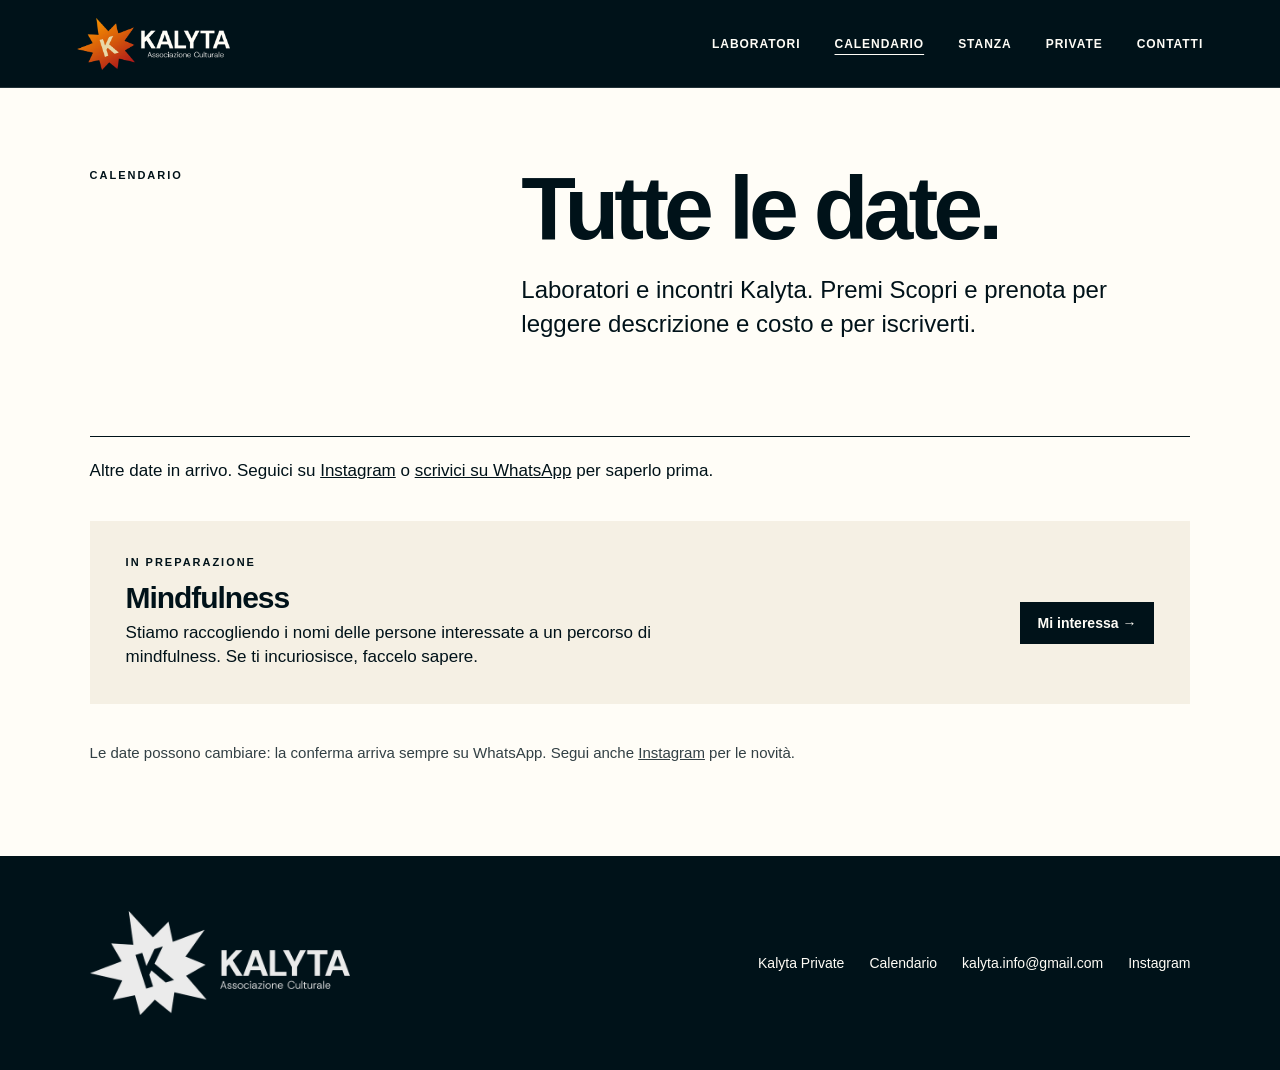
==== calendario/index.html @ a6e1b801 "Home con le prossime 4 date, nuova pagina Calendario - Home: elenco compatto delle prossime 4 date (" ====
<!doctype html>
<html lang="it">
<head>
<meta charset="utf-8"><meta name="viewport" content="width=device-width,initial-scale=1">
<title>Calendario — Kalyta</title>
<meta name="description" content="Le prossime date di laboratori e incontri Kalyta a Isola di Capo Rizzuto: scopri descrizione, costo e prenota.">
<meta property="og:type" content="website">
<meta property="og:site_name" content="Kalyta">
<meta property="og:title" content="Calendario — Kalyta">
<meta property="og:description" content="Laboratori creativi, incontri e STANZA a Isola di Capo Rizzuto.">
<meta property="og:image" content="https://kalyta.it/assets/stanza-vissuta.jpg">
<meta property="og:url" content="https://kalyta.it/calendario/">
<link rel="icon" type="image/png" href="../assets-private/favicon.png">
<link rel="apple-touch-icon" href="../assets-private/apple-touch-icon.png">
<link rel="stylesheet" href="../style.css?v=dev">
</head>
<body id="top">
<header class="site-header">
  <a href="../" class="logo" aria-label="Kalyta — inizio pagina"><img src="../assets-private/logo-header.png" alt="Kalyta Associazione Culturale" width="480" height="163"></a>
  <nav aria-label="Menu principale">
    <a href="../#laboratori">Laboratori</a>
    <a href="./" aria-current="page">Calendario</a>
    <a href="../#stanza">STANZA</a>
    <a href="../private/">Private</a>
    <a href="../#contatti">Contatti</a>
  </nav>
</header>

<main>
<aside class="next-event" id="prossimo" hidden aria-label="Prossimo appuntamento"></aside>
<section id="calendario" class="section calendar">
  <div class="section-intro">
    <p class="section-label">CALENDARIO</p>
    <div>
      <h1 class="cal-page-title">Tutte le date.</h1>
      <p>Laboratori e incontri Kalyta. Premi Scopri e prenota per leggere descrizione e costo e per iscriverti.</p>
    </div>
  </div>
  <div class="cal-filters" role="group" aria-label="Filtra per mese"></div>
  <div class="cal-months" aria-live="polite"></div>
  <div class="cal-interest">
    <p class="section-label">IN PREPARAZIONE</p>
    <h3>Mindfulness</h3>
    <p>Stiamo raccogliendo i nomi delle persone interessate a un percorso di mindfulness. Se ti incuriosisce, faccelo sapere.</p>
    <a class="cal-book" href="https://wa.me/393501795131?text=Ciao%20Kalyta%2C%20mi%20interessa%20il%20percorso%20di%20mindfulness." target="_blank" rel="noopener">Mi interessa →</a>
  </div>
  <p class="cal-note">Le date possono cambiare: la conferma arriva sempre su WhatsApp. Segui anche <a href="https://www.instagram.com/kalyta.official_/">Instagram</a> per le novità.</p>
</section>
</main>

<footer>
  <img src="../assets-private/logo-footer.png" alt="Kalyta Associazione Culturale" width="600" height="240" loading="lazy" decoding="async">
  <div><a href="../private/">Kalyta Private</a><a href="./">Calendario</a><a href="mailto:kalyta.info@gmail.com">kalyta.info@gmail.com</a><a href="https://www.instagram.com/kalyta.official_/">Instagram</a></div>
</footer>
<script src="../main.js?v=dev"></script>
<script src="../calendario.js?v=dev"></script>
</body>
</html>
---- style.css ----
:root{--ink:#001219;--cream:#f5f0e4;--sand:#e9d8a6;--aqua:#94d2bd;--teal:#005f73;--white:#fffdf7}*{box-sizing:border-box}html{scroll-behavior:smooth}body{margin:0;font-family:Arial,Helvetica,sans-serif;color:var(--ink);background:var(--cream)}a{color:inherit}.site-header{height:88px;background:var(--ink);display:flex;align-items:center;justify-content:space-between;padding:0 max(6vw,28px);position:relative;z-index:10;border-bottom:1px solid #ffffff22}.logo img{display:block;width:245px;max-height:52px;object-fit:contain;object-position:left center}.site-header nav{display:flex;gap:34px}.site-header nav a{text-decoration:none;color:var(--white);font-size:12px;font-weight:700;letter-spacing:.08em;text-transform:uppercase}.hero{min-height:690px;background:var(--ink);color:var(--white);padding:90px max(7vw,40px) 42px;position:relative;overflow:hidden}.hero-mark{position:absolute;width:min(42vw,580px);right:-3vw;top:50%;transform:translateY(-50%);opacity:.055}.eyebrow,.section-label{font-size:11px;letter-spacing:.18em;font-weight:700}.hero h1{font-size:clamp(68px,9vw,138px);line-height:.86;letter-spacing:-.065em;margin:34px 0 100px;max-width:1050px}.hero-foot{border-top:1px solid #ffffff44;padding-top:28px;display:flex;justify-content:space-between;gap:30px;align-items:flex-end}.hero-foot p{font-size:23px;line-height:1.42;margin:0;max-width:700px}.hero-foot a{text-decoration:none}.section{padding:80px max(7vw,40px)}.section-intro{display:grid;grid-template-columns:1fr 1.8fr;gap:60px;margin-bottom:70px}.section-intro h2,.encounters>h2,.ways>h2{font-size:clamp(58px,7vw,104px);line-height:.9;letter-spacing:-.055em;margin:0}.section-intro p{font-size:24px;line-height:1.45;max-width:760px}.lab-grid{display:grid;grid-template-columns:1.25fr .9fr;grid-auto-rows:430px}.photo{margin:0;overflow:hidden}.photo img,.stanza-grid img,.origin img,.enc-grid img{width:100%;height:100%;object-fit:cover;display:block}.tile{padding:54px;display:flex;flex-direction:column;justify-content:flex-end}.tile span,.ways article span{font-size:11px;letter-spacing:.15em}.tile h3{font-size:50px;line-height:.98;letter-spacing:-.045em;margin:20px 0}.tile p{font-size:18px;line-height:1.5;max-width:520px}.dark{background:var(--ink);color:var(--white)}.aqua{background:var(--aqua)}.sand{background:var(--sand)}.promo{margin-top:70px;border-top:1px solid var(--ink);border-bottom:1px solid var(--ink);padding:42px 0;display:grid;grid-template-columns:1fr 1.6fr;gap:70px}.promo h3{font-size:46px;line-height:1;margin:18px 0}.promo-rules{display:grid;grid-template-columns:repeat(3,1fr);gap:26px}.promo-rules p{margin:0;font-size:17px;line-height:1.45}.promo-rules small{grid-column:1/-1}.encounters{background:var(--ink);color:var(--white)}.encounters>h2{margin:20px 0 70px}.enc-grid{display:grid;grid-template-columns:1.4fr .8fr;gap:50px;align-items:stretch}.enc-grid figure{margin:0;min-height:520px}.enc-list{background:var(--sand);color:var(--ink);padding:70px 45px}.enc-list div{font-size:46px;letter-spacing:-.04em;padding:15px 0;border-bottom:1px solid #00121955}.enc-list p{margin-top:32px;line-height:1.5}.stanza{background:var(--white)}.stanza-head{display:grid;grid-template-columns:.55fr 1.2fr .8fr;gap:40px;align-items:end;margin-bottom:55px}.stanza-head h2{font-size:clamp(80px,10vw,150px);line-height:.8;letter-spacing:-.07em;margin:0}.stanza-head p{font-size:20px;line-height:1.5}.stanza-grid{display:grid;grid-template-columns:1.2fr .8fr;grid-template-rows:330px 330px;gap:12px}.stanza-grid img:first-child{grid-row:1/3}.private-teaser{padding:80px max(7vw,40px);background:var(--teal);color:var(--white);display:grid;grid-template-columns:1.4fr .7fr;gap:70px;align-items:end}.private-teaser h2{font-size:clamp(54px,6vw,88px);line-height:.92;letter-spacing:-.055em;margin:20px 0 0}.private-teaser p{font-size:20px;line-height:1.5}.button{display:inline-block;margin-top:20px;border-bottom:1px solid currentColor;padding-bottom:5px;text-decoration:none;font-weight:700}.ways{background:var(--sand);padding:80px max(7vw,40px)}.ways>h2{margin:20px 0 60px}.ways-grid{display:grid;grid-template-columns:repeat(3,1fr);border-top:1px solid}.ways article{padding:38px 38px 38px 0;border-right:1px solid #00121955}.ways article+article{padding-left:38px}.ways article:last-child{border-right:0}.ways article h3{font-size:34px;margin:22px 0}.ways article p{font-size:17px;line-height:1.5;min-height:110px}.origin{background:var(--teal);color:var(--white);display:grid;grid-template-columns:.7fr 1.3fr;gap:70px;align-items:center}.origin h2{font-size:clamp(62px,6vw,96px);line-height:.92;letter-spacing:-.055em;margin:25px 0}.origin p{font-size:20px;line-height:1.5}.origin img{height:560px}footer{background:var(--ink);color:var(--white);padding:55px max(7vw,40px);display:flex;justify-content:space-between;align-items:center}footer img{width:260px}footer div{display:flex;gap:25px}footer a{text-decoration:none;font-size:14px}@media(max-width:800px){.site-header{height:74px;padding:0 20px}.logo img{width:190px}.site-header nav{display:none}.hero{min-height:auto;padding:70px 22px 35px}.hero-mark{width:85vw;right:-35vw;opacity:.045}.hero h1{font-size:clamp(58px,18vw,90px);margin:28px 0 70px}.hero-foot{display:block}.hero-foot p{font-size:18px}.hero-foot a{display:inline-block;margin-top:28px}.section,.ways{padding:60px 22px}.section-intro{display:block;margin-bottom:45px}.section-intro h2,.encounters>h2,.ways>h2{font-size:58px}.section-intro p{font-size:19px}.lab-grid{display:block}.photo{height:330px}.tile{min-height:330px;padding:35px 28px}.tile h3{font-size:42px}.promo{display:block;margin-top:45px}.promo-rules{grid-template-columns:1fr;margin-top:35px}.encounters>h2{margin-bottom:40px}.enc-grid{display:block}.enc-grid figure{min-height:340px}.enc-list{padding:40px 28px}.enc-list div{font-size:38px}.stanza-head{display:block}.stanza-head h2{font-size:92px;margin:30px 0}.stanza-grid{display:block}.stanza-grid img{height:330px;margin-bottom:10px}.private-teaser{padding:60px 22px;display:block}.private-teaser h2{font-size:55px}.ways-grid{display:block}.ways article,.ways article+article{padding:32px 0;border-right:0;border-bottom:1px solid #00121955}.ways article p{min-height:auto}.origin{display:block}.origin img{height:350px;margin-top:45px}footer{display:block;padding:45px 22px}footer img{width:220px}footer div{display:flex;flex-direction:column;margin-top:35px;gap:15px}}

/* Fotografie aggiuntive: le immagini originali restano inalterate */
.extra-photo-story{display:grid;grid-template-columns:1.25fr .8fr .8fr;gap:12px;padding:0 clamp(20px,5vw,90px) clamp(40px,6vw,90px);background:#f7f4ed}
.extra-photo-story figure{margin:0;min-width:0;overflow:hidden;aspect-ratio:4/3}
.extra-photo-story figure:first-child{aspect-ratio:5/3}
.extra-photo-story img{width:100%;height:100%;object-fit:cover;display:block}
@media(max-width:700px){.extra-photo-story{grid-template-columns:1fr 1fr;gap:8px;padding:0 16px 42px}.extra-photo-story figure:first-child{grid-column:1/-1;aspect-ratio:4/3}.extra-photo-story figure:not(:first-child){aspect-ratio:3/4}}

/* Menu: voce attiva Private e menu scorrevole su telefono */
.site-header nav a[href="private/"]{border:1px solid #ffffff66;border-radius:999px;padding:9px 14px;margin:-9px 0}
.hero-mark{opacity:.12}
.hero h1{max-width:1150px}
.hero-foot .button{white-space:nowrap}
.lab-grid img,.enc-grid img{height:100%}
.stanza-grid img{min-height:0}
.ways article .button{font-size:15px}
.origin .button{color:var(--white)}

/* Calendario */
.calendar{background:var(--white)}
.cal-filters{display:flex;flex-wrap:wrap;gap:8px;margin:-20px 0 50px}
.cal-filters button{font:inherit;font-size:12px;font-weight:700;letter-spacing:.1em;text-transform:uppercase;background:transparent;color:var(--ink);border:1px solid var(--ink);border-radius:999px;padding:10px 16px;cursor:pointer}
.cal-filters button[aria-pressed="true"]{background:var(--ink);color:var(--white)}
.cal-month{display:grid;grid-template-columns:1fr 2.2fr;gap:0 60px;border-top:1px solid var(--ink);padding:28px 0 34px}
.cal-month[hidden]{display:none}
.cal-month-title{grid-row:1/span 50;font-size:clamp(34px,3.6vw,54px);line-height:1;letter-spacing:-.045em;margin:0}
.cal-month-title span{display:block;font-size:14px;letter-spacing:.14em;margin-top:10px;opacity:.6}
.cal-event{display:grid;grid-template-columns:76px 1fr auto;gap:28px;align-items:start;padding:22px 0;border-bottom:1px solid #00121926}
.cal-event:last-child{border-bottom:0}
.cal-date{text-align:center;background:var(--sand);padding:10px 0 8px}
.cal-date span{display:block;font-size:11px;font-weight:700;letter-spacing:.14em;text-transform:uppercase}
.cal-date strong{display:block;font-size:34px;line-height:1.05;letter-spacing:-.04em}
.cal-meta{font-size:11px;font-weight:700;letter-spacing:.14em;text-transform:uppercase;margin:4px 0 8px}
.cal-meta em{font-style:normal;background:var(--aqua);padding:3px 8px;margin-left:6px;letter-spacing:.08em}
.cal-body h3{font-size:30px;line-height:1.05;letter-spacing:-.035em;margin:0 0 8px}
.cal-body p{font-size:17px;line-height:1.45;margin:0 0 6px;max-width:620px}
.cal-place{opacity:.7;font-size:15px!important}
.cal-book{align-self:center;text-decoration:none;font-weight:700;font-size:14px;background:var(--ink);color:var(--white);padding:13px 18px;white-space:nowrap}
.cal-empty{font-size:20px;opacity:.6;margin:6px 0}
.cal-note{margin-top:40px;font-size:15px;opacity:.8}

@media(max-width:800px){
.site-header{height:auto;flex-wrap:wrap;padding:14px 20px 0}
.site-header .logo{height:46px;display:flex;align-items:center}
.logo img{width:150px}
.site-header nav{display:flex;width:100%;overflow-x:auto;gap:22px;padding:14px 0;margin-top:6px;border-top:1px solid #ffffff22;scrollbar-width:none}
.site-header nav::-webkit-scrollbar{display:none}
.site-header nav a{white-space:nowrap;font-size:11px}
.site-header nav a[href="private/"]{padding:6px 12px;margin:-6px 0}
.lab-grid .photo{height:330px}
.extra-photo-story{padding-top:16px}
.cal-filters{margin:0 0 30px}
.cal-month{display:block;padding:24px 0}
.cal-month-title{margin-bottom:10px}
.cal-event{grid-template-columns:62px 1fr;gap:16px}
.cal-date strong{font-size:28px}
.cal-body h3{font-size:25px}
.cal-book{grid-column:2;justify-self:start;margin-top:4px}
}
p.section-label{font-size:11px!important;line-height:1.4!important;letter-spacing:.18em;margin-top:0}
footer img{height:auto}
.hero-mark{opacity:.07}
.enc-grid figure{height:600px;min-height:0;overflow:hidden}
.cal-meta em{display:inline-block;white-space:nowrap;margin:4px 0 0 0}
@media(max-width:800px){.enc-grid figure{height:380px}footer img{width:200px}}
@media(max-width:800px){.hero h1{font-size:clamp(46px,13.5vw,90px)}}

/* Revisione UX: immagini più contenute, header fisso, accessibilità */
.site-header{position:sticky;top:0}
[id]{scroll-margin-top:100px}
a:focus-visible,button:focus-visible{outline:2px solid var(--sand);outline-offset:3px}
.calendar a:focus-visible,.calendar button:focus-visible,.ways a:focus-visible{outline-color:var(--teal)}
.hero{min-height:0;padding-top:72px}
.hero h1{font-size:clamp(56px,7vw,104px);margin:28px 0 56px}
.lab-grid{grid-auto-rows:340px}
.tile{padding:44px}
.tile h3{font-size:42px}
.enc-grid figure{height:460px}
.stanza-grid{grid-template-rows:250px 250px}
.origin img{height:420px}
.extra-photo-story figure,.extra-photo-story figure:first-child{aspect-ratio:auto;height:300px}
@media(max-width:800px){
[id]{scroll-margin-top:120px}
.hero h1{margin:22px 0 40px}
.photo,.lab-grid .photo{height:240px}
.tile{min-height:0;padding:30px 24px}
.enc-grid figure{height:280px}
.stanza-grid img{height:240px}
.origin img{height:260px}
.extra-photo-story figure,.extra-photo-story figure:first-child,.extra-photo-story figure:not(:first-child){height:170px;aspect-ratio:auto}
.extra-photo-story figure:first-child{height:220px}
}
@media(prefers-reduced-motion:reduce){html{scroll-behavior:auto}}
.cal-empty a{font-size:16px;font-weight:700;margin-left:8px;opacity:1}
.cal-empty{display:flex;flex-wrap:wrap;align-items:baseline;gap:4px 0}
.cal-tag{display:inline-block;font-style:normal;background:var(--aqua);padding:3px 8px;margin-left:6px;letter-spacing:.08em;white-space:nowrap}
.cal-tag-full{background:#e8c4bd}
.cal-event.is-full .cal-body h3,.cal-event.is-full .cal-date{opacity:.55}
.cal-book-full{background:transparent;color:var(--ink);border:1px solid var(--ink)}
.cal-meta .cal-tag-full{background:#e8c4bd}

/* Prossimo appuntamento */
.next-event{background:var(--sand);padding:22px max(7vw,40px);display:grid;grid-template-columns:auto 1fr auto;gap:12px 40px;align-items:center}
.next-event[hidden]{display:none}
.next-event .section-label{margin:0}
.next-what{margin:0;font-size:22px;letter-spacing:-.02em}
.next-what span{display:inline-block;margin-left:10px;font-size:17px;opacity:.75}
.next-links{display:flex;align-items:center;gap:20px}
.next-all{font-weight:700;font-size:14px}

/* Azioni evento */
.cal-actions{align-self:center;display:flex;flex-direction:column;align-items:flex-end;gap:8px}
.cal-ics{display:inline-block;margin-top:8px;font-size:13px;font-weight:700;opacity:.75}
.cal-ics:hover{opacity:1}

/* Mindfulness */
.cal-interest{margin-top:40px;background:var(--cream);padding:34px 36px;display:grid;grid-template-columns:1fr auto;gap:6px 40px;align-items:center}
.cal-interest .section-label{grid-column:1/-1;margin:0}
.cal-interest h3{font-size:30px;letter-spacing:-.035em;margin:4px 0 0;grid-column:1}
.cal-interest p:not(.section-label){grid-column:1;margin:0;font-size:17px;line-height:1.45;max-width:620px}
.cal-interest .cal-book{grid-column:2;grid-row:2/4}

/* Finestra di prenotazione */
.book-dialog{border:0;padding:0;width:min(460px,calc(100vw - 32px));background:var(--white);color:var(--ink)}
.book-dialog::backdrop{background:rgba(0,18,25,.6)}
.book-form{padding:34px 30px 26px;display:grid;gap:14px;position:relative}
.book-form .section-label{margin:0}
.book-title{font-size:34px;letter-spacing:-.04em;line-height:1;margin:0}
.book-when{margin:0 0 6px;font-size:16px;opacity:.75}
.book-form label{display:grid;gap:6px;font-size:12px;font-weight:700;letter-spacing:.1em;text-transform:uppercase}
.book-form label span{text-transform:none;letter-spacing:0;font-weight:400;opacity:.6}
.book-form input{font:inherit;font-size:17px;letter-spacing:0;text-transform:none;font-weight:400;padding:11px 12px;border:1px solid #00121966;background:#fff;color:var(--ink)}
.book-form input:focus-visible{outline:2px solid var(--teal);outline-offset:1px}
.book-send{font:inherit;font-weight:700;font-size:16px;background:var(--ink);color:var(--white);border:0;padding:15px 18px;cursor:pointer;margin-top:6px}
.book-close{position:absolute;top:10px;right:12px;background:none;border:0;font-size:30px;line-height:1;cursor:pointer;color:var(--ink);padding:4px 8px}
.book-info{font-size:13px;opacity:.7;margin:0}

@media(max-width:800px){
.next-event{grid-template-columns:1fr;padding:22px;gap:8px}
.next-what span{display:block;margin:4px 0 0}
.next-links{margin-top:6px}
.cal-actions{grid-column:2;align-items:flex-start}
.cal-interest{grid-template-columns:1fr;padding:28px 22px}
.cal-interest .cal-book{grid-column:1;grid-row:auto;justify-self:start;margin-top:12px}
}

/* Scheda evento e prenotazione */
.cal-price{font-weight:700;font-size:17px!important;margin-top:4px!important}
.cal-price span{font-weight:400;opacity:.7;font-size:15px}
.book-dialog{max-height:calc(100vh - 32px)}
.book-form{max-height:calc(100vh - 32px);overflow:auto}
.book-desc{margin:0;font-size:17px;line-height:1.5}
.book-details dl{margin:14px 0 4px;border-top:1px solid #00121926}
.book-details dl div{display:grid;grid-template-columns:90px 1fr;gap:12px;padding:10px 0;border-bottom:1px solid #00121926}
.book-details dt{font-size:11px;font-weight:700;letter-spacing:.14em;text-transform:uppercase;padding-top:3px}
.book-details dd{margin:0;font-size:16px}
.book-details dl:empty,.book-details dl:not(:has(div)){display:none}
.book-wa{display:grid;gap:14px}
.book-wa[hidden],.book-form-link[hidden]{display:none}
.book-step{margin:10px 0 0;font-size:12px;font-weight:700;letter-spacing:.14em;text-transform:uppercase}
.book-form-link{display:grid;gap:14px;margin-top:8px}
.book-form-link .book-send{text-align:center;text-decoration:none}
.book-ask{font-size:14px;font-weight:700;text-align:center}
footer img{height:auto!important;object-fit:contain}

/* Home: prossime date compatte */
.cal-compact{border-top:1px solid var(--ink)}
.cal-row{display:grid;grid-template-columns:64px 1fr auto;gap:24px;align-items:center;padding:18px 0;border-bottom:1px solid #00121926}
.cal-row .cal-date strong{font-size:28px}
.cal-row h3{font-size:26px;letter-spacing:-.03em;line-height:1.05;margin:0 0 4px}
.cal-row p{margin:0;font-size:16px;opacity:.8}
.cal-row.is-full h3,.cal-row.is-full .cal-date{opacity:.55}
.cal-all{display:inline-block;margin-top:28px;font-weight:700;font-size:16px;border-bottom:1px solid currentColor;text-decoration:none;padding-bottom:4px}
.cal-more{margin-top:34px;font-size:17px;border-top:1px solid var(--ink);padding-top:24px}
.cal-page-title{font-size:clamp(58px,7vw,104px);line-height:.9;letter-spacing:-.055em;margin:0}
.cal-filters[hidden]{display:none}
.site-header nav a[aria-current="page"]{text-decoration:underline;text-underline-offset:6px}
@media(max-width:800px){
.cal-row{grid-template-columns:54px 1fr;gap:6px 16px}
.cal-row .cal-book{grid-column:2;justify-self:start;margin-top:8px}
.cal-row h3{font-size:22px}
.cal-page-title{font-size:58px}
}
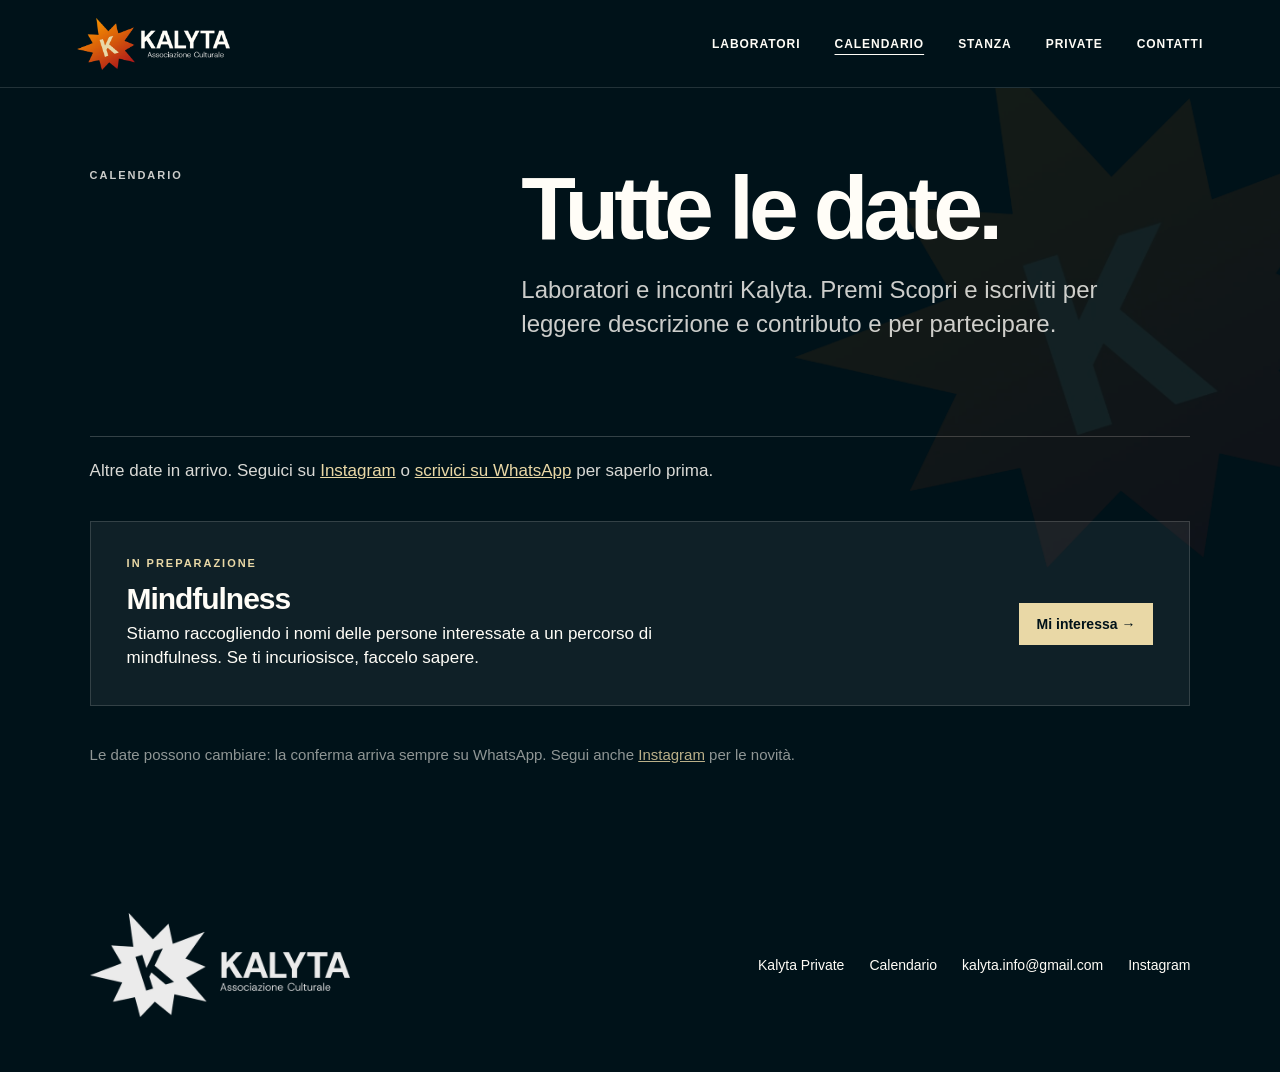
==== commit 25e7b73c: "Calendario più curato, linguaggio da associazione, eventi per i soci - Home: sezione scura con sched" ====
--- a/calendario/index.html
+++ b/calendario/index.html
@@ -3,7 +3,7 @@
 <head>
 <meta charset="utf-8"><meta name="viewport" content="width=device-width,initial-scale=1">
 <title>Calendario — Kalyta</title>
-<meta name="description" content="Le prossime date di laboratori e incontri Kalyta a Isola di Capo Rizzuto: scopri descrizione, costo e prenota.">
+<meta name="description" content="Le prossime date di laboratori e incontri Kalyta a Isola di Capo Rizzuto: scopri descrizione, contributo e iscriviti.">
 <meta property="og:type" content="website">
 <meta property="og:site_name" content="Kalyta">
 <meta property="og:title" content="Calendario — Kalyta">
@@ -33,7 +33,7 @@
     <p class="section-label">CALENDARIO</p>
     <div>
       <h1 class="cal-page-title">Tutte le date.</h1>
-      <p>Laboratori e incontri Kalyta. Premi Scopri e prenota per leggere descrizione e costo e per iscriverti.</p>
+      <p>Laboratori e incontri Kalyta. Premi Scopri e iscriviti per leggere descrizione e contributo e per partecipare.</p>
     </div>
   </div>
   <div class="cal-filters" role="group" aria-label="Filtra per mese"></div>
--- a/style.css
+++ b/style.css
@@ -182,3 +182,107 @@
 .cal-row h3{font-size:22px}
 .cal-page-title{font-size:58px}
 }
+
+/* ===== Calendario: nuovo stile ===== */
+:root{--orange:#ee7d0d;--red:#b8231d;--grad:linear-gradient(135deg,#f39000 0%,#e2620e 45%,#b8231d 100%)}
+
+/* Home: sezione scura con schede chiare */
+#calendario.calendar{background:var(--ink);color:var(--white);position:relative;overflow:hidden}
+#calendario.calendar::before{content:"";position:absolute;width:min(46vw,620px);aspect-ratio:1;right:-8vw;top:-6vw;background:url(assets-private/loghi/simbolo-colori.png) center/contain no-repeat;opacity:.08;pointer-events:none}
+#calendario .section-intro,#calendario .cal-compact,#calendario .cal-all{position:relative}
+#calendario .section-intro h2{color:var(--white)}
+#calendario .section-intro p{color:#fffdf7cc}
+.cal-compact{border-top:0;display:grid;grid-template-columns:repeat(2,1fr);gap:18px}
+.cal-compact>.cal-empty{grid-column:1/-1}
+.cal-all{color:var(--sand);border-color:var(--sand)!important}
+
+/* Scheda evento (home) */
+.cal-card{background:var(--white);color:var(--ink);display:grid;grid-template-columns:96px 1fr;grid-template-rows:1fr auto;min-height:190px;box-shadow:0 1px 0 #0000000d;transition:transform .18s ease,box-shadow .18s ease}
+.cal-card:hover{transform:translateY(-3px);box-shadow:0 14px 30px -12px #000a}
+.cal-card .cal-date{grid-row:1/3;display:flex;flex-direction:column;justify-content:center;align-items:center;gap:2px;padding:14px 0;text-align:center}
+.cal-card-body{padding:22px 24px 8px}
+.cal-card h3{font-size:clamp(24px,2.2vw,32px);letter-spacing:-.035em;line-height:1;margin:6px 0 8px}
+.cal-card-info{margin:0;font-size:15px;opacity:.75}
+.cal-card-foot{display:flex;align-items:center;justify-content:space-between;gap:12px;padding:12px 24px 20px}
+.cal-card .cal-book{padding:11px 16px;font-size:13px}
+.cal-card.is-full{opacity:.7}
+.cal-card.is-full:hover{transform:none;box-shadow:none}
+
+/* Blocco data, colorato per tipo */
+.cal-date{background:var(--sand);color:var(--ink)}
+.cal-date strong{display:block;font-size:42px;line-height:1;letter-spacing:-.05em}
+.cal-date span{font-size:11px;font-weight:700;letter-spacing:.16em;text-transform:uppercase}
+.cal-date-m{opacity:.85}
+.t-lab .cal-date{background:var(--grad);color:#fff8ec}
+.t-incontro .cal-date{background:var(--aqua);color:var(--ink)}
+.t-evento .cal-date{background:var(--teal);color:var(--white)}
+.cal-kind{margin:0;font-size:11px;font-weight:700;letter-spacing:.16em;text-transform:uppercase;color:var(--red)}
+.t-incontro .cal-kind{color:var(--teal)}
+.t-evento .cal-kind{color:var(--teal)}
+
+/* Prezzo */
+.cal-pill{display:inline-block;font-weight:700;font-size:15px;border:1.5px solid currentColor;border-radius:999px;padding:5px 12px;line-height:1.1}
+
+/* Pagina Calendario: schede con descrizione */
+.cal-page-title+p{max-width:640px}
+.cal-month{border-top:0;padding:30px 0 10px}
+.cal-month-title{position:sticky;top:110px;align-self:start}
+.cal-event{background:var(--white);border:0;box-shadow:0 1px 0 #00121914,0 10px 30px -22px #00121966;grid-template-columns:110px 1fr auto;gap:0;margin-bottom:16px;padding:0;align-items:stretch;transition:transform .18s ease,box-shadow .18s ease}
+.cal-event:hover{transform:translateY(-2px);box-shadow:0 1px 0 #00121914,0 18px 34px -18px #00121980}
+.cal-event:last-child{border-bottom:0}
+.cal-event .cal-date{display:flex;flex-direction:column;justify-content:center;align-items:center;gap:2px;padding:18px 0}
+.cal-event .cal-date strong{font-size:44px}
+.cal-event .cal-body{padding:24px 26px}
+.cal-event .cal-meta{color:var(--red)}
+.cal-event.t-incontro .cal-meta,.cal-event.t-evento .cal-meta{color:var(--teal)}
+.cal-event .cal-body>p:not(.cal-meta):not(.cal-place):not(.cal-price){display:-webkit-box;-webkit-line-clamp:3;-webkit-box-orient:vertical;overflow:hidden}
+.cal-event .cal-price{display:flex;align-items:center;gap:10px;flex-wrap:wrap;margin-top:10px!important}
+.cal-event .cal-price>span:not(.cal-pill){font-weight:400;opacity:.7;font-size:15px}
+.cal-event .cal-actions{padding:24px 26px 24px 0;justify-content:center}
+.calendar:not(#calendario) .cal-filters button[aria-pressed="true"]{background:var(--grad);border-color:transparent;color:#fff}
+.cal-interest{background:var(--ink);color:var(--white);position:relative;overflow:hidden}
+.cal-interest .section-label{color:var(--sand)}
+.cal-interest .cal-book{background:var(--sand);color:var(--ink)}
+
+/* Striscia prossimo appuntamento */
+.next-event{background:var(--grad);color:#fff8ec}
+.next-event .cal-book{background:var(--ink);color:var(--white)}
+.next-all{color:#fff8ec}
+
+/* Pulsante prenota: un po' più vivo */
+.cal-book{transition:background .15s ease,transform .15s ease}
+.cal-book:hover{background:var(--red);color:#fff}
+.cal-card .cal-book:hover,.cal-event .cal-book:hover{transform:translateX(2px)}
+
+@media(max-width:800px){
+.cal-compact{grid-template-columns:1fr;gap:12px}
+.cal-card{grid-template-columns:76px 1fr;min-height:0}
+.cal-card .cal-date strong{font-size:34px}
+.cal-card-body{padding:16px 16px 4px}
+.cal-card-foot{padding:10px 16px 16px;flex-wrap:wrap}
+.cal-card h3{font-size:24px}
+.cal-month-title{position:static}
+.cal-event{grid-template-columns:72px 1fr}
+.cal-event .cal-date strong{font-size:32px}
+.cal-event .cal-body{padding:18px 16px 6px}
+.cal-event .cal-actions{grid-column:2;padding:4px 16px 18px;align-items:flex-start}
+#calendario.calendar::before{width:90vw;right:-40vw;top:-10vw}
+}
+@media(prefers-reduced-motion:reduce){.cal-card,.cal-event,.cal-book{transition:none}.cal-card:hover,.cal-event:hover{transform:none}}
+.cal-kind .cal-tag{color:var(--ink)}
+.cal-event,.cal-card{color:var(--ink)}
+.cal-event .cal-body h3{color:var(--ink)}
+#calendario .cal-filters button{color:var(--white);border-color:#fffdf766;background:transparent}
+#calendario .cal-filters button[aria-pressed="true"]{background:var(--grad);border-color:transparent;color:#fff}
+#calendario .cal-month-title span{opacity:.6}
+#calendario .cal-more{border-top-color:#fffdf733;color:#fffdf7d9}
+#calendario .cal-more a,#calendario .cal-note a{color:var(--sand)}
+#calendario .cal-note{color:#fffdf7b3}
+#calendario .cal-interest{background:#fffdf70f;border:1px solid #fffdf726}
+#calendario .cal-ics{color:var(--teal)}
+.cal-tag-soci{background:var(--teal)!important;color:#fff!important;margin-left:6px}
+.book-details dd a{font-weight:700}
+@media(max-width:800px){
+.cal-event .cal-date{grid-row:1/3}
+.cal-event .cal-actions{justify-content:flex-start}
+}
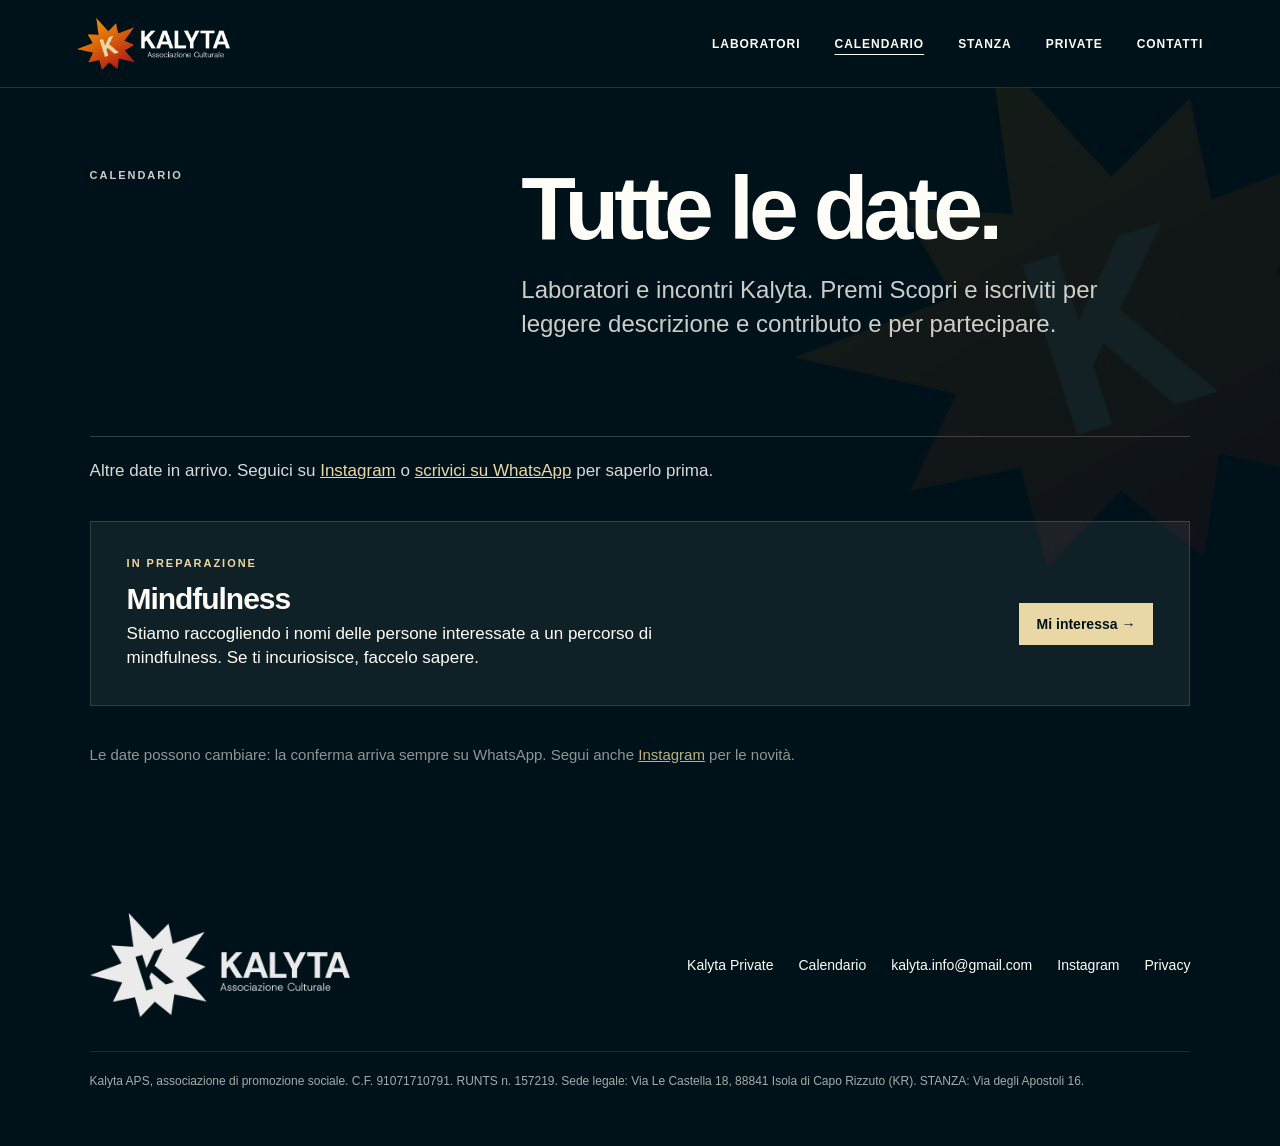
==== commit 186fab35: "Testi più umani, foto dal Drive, indirizzo di STANZA e pagina Privacy - Home: nuovi testi di present" ====
--- a/calendario/index.html
+++ b/calendario/index.html
@@ -2,11 +2,11 @@
 <html lang="it">
 <head>
 <meta charset="utf-8"><meta name="viewport" content="width=device-width,initial-scale=1">
-<title>Calendario — Kalyta</title>
+<title>Calendario | Kalyta APS</title>
 <meta name="description" content="Le prossime date di laboratori e incontri Kalyta a Isola di Capo Rizzuto: scopri descrizione, contributo e iscriviti.">
 <meta property="og:type" content="website">
 <meta property="og:site_name" content="Kalyta">
-<meta property="og:title" content="Calendario — Kalyta">
+<meta property="og:title" content="Calendario | Kalyta APS">
 <meta property="og:description" content="Laboratori creativi, incontri e STANZA a Isola di Capo Rizzuto.">
 <meta property="og:image" content="https://kalyta.it/assets/stanza-vissuta.jpg">
 <meta property="og:url" content="https://kalyta.it/calendario/">
@@ -16,7 +16,7 @@
 </head>
 <body id="top">
 <header class="site-header">
-  <a href="../" class="logo" aria-label="Kalyta — inizio pagina"><img src="../assets-private/logo-header.png" alt="Kalyta Associazione Culturale" width="480" height="163"></a>
+  <a href="../" class="logo" aria-label="Kalyta — inizio pagina"><img src="../assets-private/logo-header.png" alt="Kalyta APS" width="480" height="163"></a>
   <nav aria-label="Menu principale">
     <a href="../#laboratori">Laboratori</a>
     <a href="./" aria-current="page">Calendario</a>
@@ -49,8 +49,9 @@
 </main>
 
 <footer>
-  <img src="../assets-private/logo-footer.png" alt="Kalyta Associazione Culturale" width="600" height="240" loading="lazy" decoding="async">
-  <div><a href="../private/">Kalyta Private</a><a href="./">Calendario</a><a href="mailto:kalyta.info@gmail.com">kalyta.info@gmail.com</a><a href="https://www.instagram.com/kalyta.official_/">Instagram</a></div>
+  <img src="../assets-private/logo-footer.png" alt="Kalyta APS" width="600" height="240" loading="lazy" decoding="async">
+  <div><a href="../private/">Kalyta Private</a><a href="./">Calendario</a><a href="mailto:kalyta.info@gmail.com">kalyta.info@gmail.com</a><a href="https://www.instagram.com/kalyta.official_/">Instagram</a><a href="../privacy/">Privacy</a></div>
+  <p class="foot-legal">Kalyta APS, associazione di promozione sociale. C.F. 91071710791. RUNTS n. 157219. Sede legale: Via Le Castella 18, 88841 Isola di Capo Rizzuto (KR). STANZA: Via degli Apostoli 16.</p>
 </footer>
 <script src="../main.js?v=dev"></script>
 <script src="../calendario.js?v=dev"></script>
--- a/style.css
+++ b/style.css
@@ -286,3 +286,19 @@
 .cal-event .cal-date{grid-row:1/3}
 .cal-event .cal-actions{justify-content:flex-start}
 }
+.book-hp{position:absolute;left:-9999px;width:1px;height:1px;opacity:0}
+.book-privacy{margin-top:-6px!important}
+footer{flex-wrap:wrap;gap:24px 40px}
+.foot-legal{flex-basis:100%;margin:10px 0 0;padding-top:20px;border-top:1px solid #fffdf726;font-size:12px;line-height:1.6;opacity:.65}
+.stanza-map{display:inline-block;margin-top:10px;font-weight:700}
+.origin p a:not(.button){color:var(--sand)}
+
+/* Pagina privacy */
+.legal{max-width:820px;background:var(--cream)}
+.legal h1{font-size:clamp(40px,5vw,64px);line-height:1;letter-spacing:-.04em;margin:18px 0 10px}
+.legal h2{font-size:24px;letter-spacing:-.02em;margin:40px 0 10px}
+.legal p,.legal li{font-size:17px;line-height:1.6}
+.legal ul{padding-left:20px}
+.legal li{margin-bottom:8px}
+.legal a{color:var(--teal);font-weight:700}
+.legal-updated{opacity:.65;font-size:14px!important}
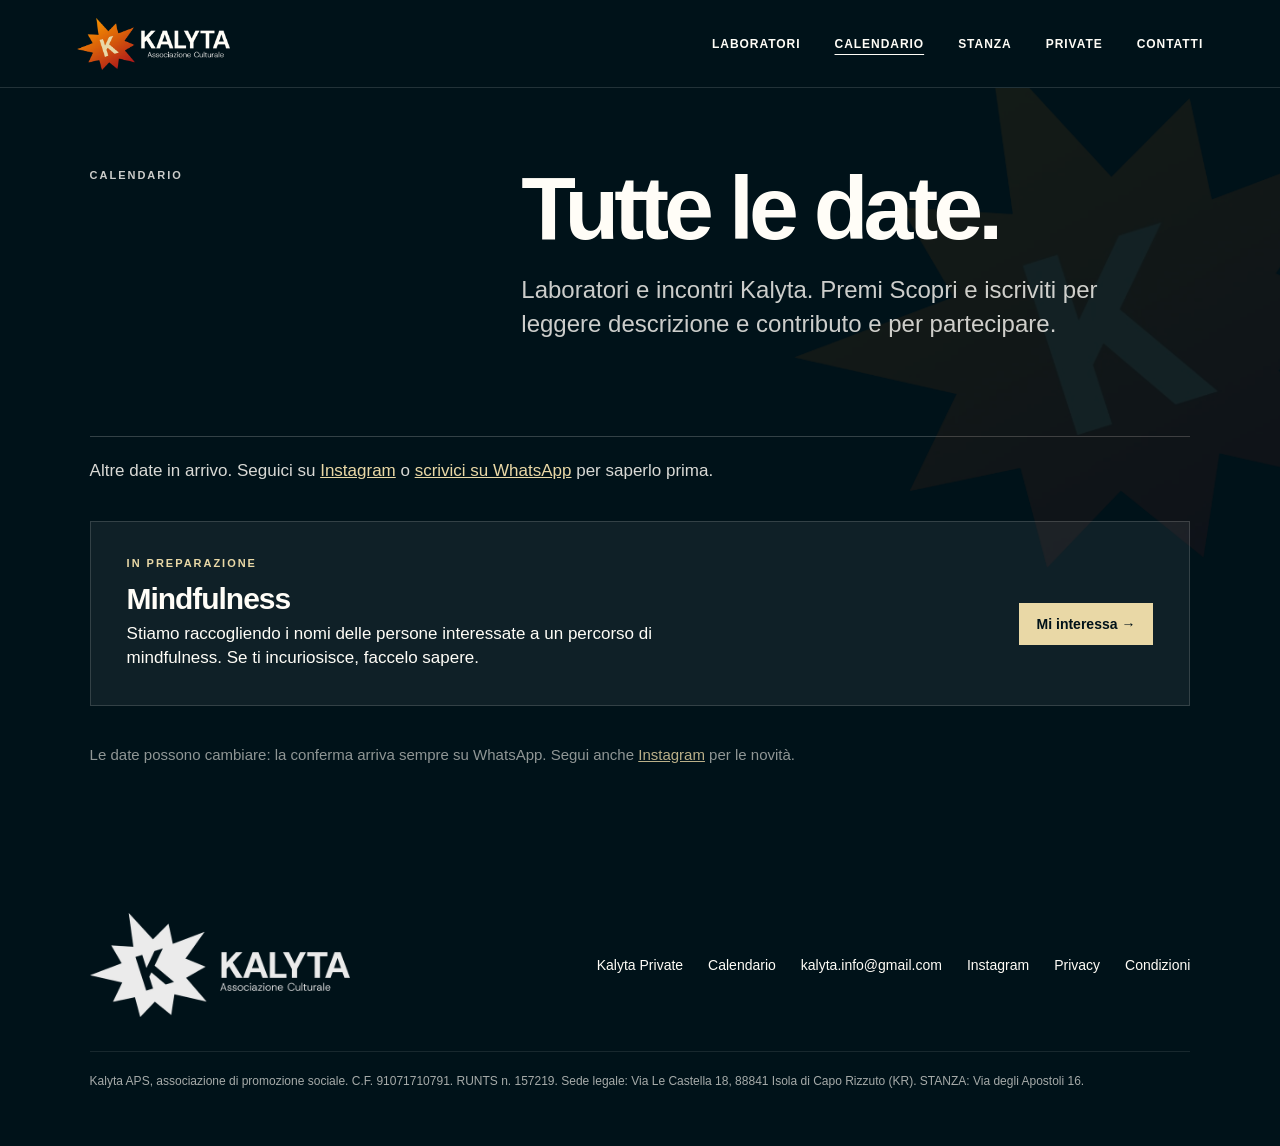
==== commit fbf99c65: "Condizioni di partecipazione (disdetta 24 ore), email obbligatoria, Kalyta Card solo PDF Co-Authored" ====
--- a/calendario/index.html
+++ b/calendario/index.html
@@ -50,7 +50,7 @@
 
 <footer>
   <img src="../assets-private/logo-footer.png" alt="Kalyta APS" width="600" height="240" loading="lazy" decoding="async">
-  <div><a href="../private/">Kalyta Private</a><a href="./">Calendario</a><a href="mailto:kalyta.info@gmail.com">kalyta.info@gmail.com</a><a href="https://www.instagram.com/kalyta.official_/">Instagram</a><a href="../privacy/">Privacy</a></div>
+  <div><a href="../private/">Kalyta Private</a><a href="./">Calendario</a><a href="mailto:kalyta.info@gmail.com">kalyta.info@gmail.com</a><a href="https://www.instagram.com/kalyta.official_/">Instagram</a><a href="../privacy/">Privacy</a><a href="../condizioni/">Condizioni</a></div>
   <p class="foot-legal">Kalyta APS, associazione di promozione sociale. C.F. 91071710791. RUNTS n. 157219. Sede legale: Via Le Castella 18, 88841 Isola di Capo Rizzuto (KR). STANZA: Via degli Apostoli 16.</p>
 </footer>
 <script src="../main.js?v=dev"></script>
--- a/style.css
+++ b/style.css
@@ -302,3 +302,73 @@
 .legal li{margin-bottom:8px}
 .legal a{color:var(--teal);font-weight:700}
 .legal-updated{opacity:.65;font-size:14px!important}
+
+/* ===== Foto: riquadri con proporzioni fisse, niente tagli casuali ===== */
+.lab-cards{display:grid;grid-template-columns:repeat(3,1fr);gap:18px}
+.lab-card{display:flex;flex-direction:column;background:var(--white)}
+.lab-card img{width:100%;aspect-ratio:4/5;height:auto;object-fit:cover;display:block}
+.lab-card-text{padding:28px 28px 32px;flex:1}
+.lab-card-text h3{font-size:clamp(28px,2.6vw,38px);line-height:1;letter-spacing:-.04em;margin:0 0 12px}
+.lab-card-text p{font-size:17px;line-height:1.5;margin:0}
+.enc-grid figure{height:auto!important;aspect-ratio:4/3;min-height:0!important;align-self:start}
+.enc-grid figure img{height:100%}
+.extra-photo-story{grid-template-columns:repeat(3,1fr)!important}
+.extra-photo-story figure,.extra-photo-story figure:first-child,.extra-photo-story figure:not(:first-child){aspect-ratio:4/5!important;height:auto!important;grid-column:auto!important}
+.stanza-grid{grid-template-columns:1.18fr 1fr!important;grid-template-rows:auto auto!important;align-items:stretch}
+.stanza-grid img{height:100%;min-height:0}
+.stanza-grid img:first-child{grid-row:1/3}
+.stanza-grid img:not(:first-child){aspect-ratio:4/3;height:auto}
+.origin img{height:auto!important;aspect-ratio:3/2;object-fit:cover}
+@media(max-width:800px){
+.lab-cards{grid-template-columns:1fr;gap:14px}
+.lab-card img{aspect-ratio:4/3}
+.lab-card-text{padding:22px 20px 26px}
+.extra-photo-story{gap:6px!important}
+.stanza-grid{display:grid!important;grid-template-columns:1fr 1fr!important;gap:8px}
+.stanza-grid img:first-child{grid-column:1/-1;grid-row:auto;aspect-ratio:4/5;height:auto;margin:0}
+.stanza-grid img{height:auto!important;margin:0!important}
+.origin img{margin-top:30px}
+}
+
+/* ===== Kalyta Card ===== */
+.giftcard{background:var(--cream);display:grid;grid-template-columns:1fr 1.05fr;gap:60px;align-items:center;overflow:hidden}
+.gc-copy h2{font-size:clamp(54px,6.2vw,96px);line-height:.92;letter-spacing:-.055em;margin:18px 0 22px}
+.gc-lead{font-size:20px;line-height:1.5;max-width:560px;margin:0 0 26px}
+.gc-info{margin:0 0 30px;border-top:1px solid var(--ink)}
+.gc-info div{display:grid;grid-template-columns:130px 1fr;gap:16px;padding:14px 0;border-bottom:1px solid #00121926}
+.gc-info dt{font-size:11px;font-weight:700;letter-spacing:.14em;text-transform:uppercase;padding-top:3px}
+.gc-info dd{margin:0;font-size:16px;line-height:1.5}
+.gc-actions{display:flex;flex-wrap:wrap;align-items:center;gap:14px 26px}
+.gc-actions .cal-book{font-size:15px;padding:15px 22px}
+.gc-link{font-weight:700;font-size:15px}
+.gc-visual{position:relative;aspect-ratio:1.15;border-radius:28px;background:radial-gradient(120% 90% at 85% 90%,#f39000 0%,#e2620e 35%,#b8231d 70%,#7a1611 100%);padding:8%;display:grid;place-items:center}
+.gc-visual::after{content:"";position:absolute;inset:0;border-radius:28px;background:radial-gradient(60% 50% at 20% 15%,rgba(255,248,236,.25),transparent 70%);pointer-events:none}
+
+.kcard{position:absolute;width:74%;aspect-ratio:1.586;border-radius:18px;overflow:hidden;box-shadow:0 30px 60px -20px rgba(0,0,0,.55),0 2px 0 rgba(255,255,255,.08) inset}
+.kcard-front{left:6%;bottom:10%;transform:rotate(-7deg);background:radial-gradient(90% 120% at 100% 100%,#3a1a0e 0%,#0b1d24 45%,#001219 100%);color:#fff8ec;container-type:inline-size}
+.kf-logo{position:absolute;top:9%;left:7%;width:42%;height:auto}
+.kf-star{position:absolute;right:-12%;bottom:-24%;width:62%;height:auto;transform:rotate(14deg);opacity:.95}
+.kf-bottom{position:absolute;left:7%;bottom:9%;display:flex;flex-direction:column;gap:4px}
+.kf-name{font-size:15cqi;font-weight:700;letter-spacing:-.05em;line-height:.85}
+.kf-sub{font-size:3.6cqi;font-weight:700;letter-spacing:.14em;text-transform:uppercase;color:var(--sand)}
+.kcard-back{right:5%;top:8%;transform:rotate(6deg);background:#fffaf0;color:var(--ink);padding:6%;display:flex;flex-direction:column;container-type:inline-size}
+.kb-top{display:flex;justify-content:space-between;align-items:baseline;margin-bottom:5%}
+.kb-title{font-weight:700;font-size:5cqi;letter-spacing:-.03em}
+.kb-num{font-size:3.2cqi;font-weight:700;letter-spacing:.12em;color:#b8231d}
+.kb-lines p{display:flex;align-items:flex-end;gap:3%;margin:0 0 4%;font-size:3.2cqi;font-weight:700;letter-spacing:.12em;text-transform:uppercase}
+.kb-lines span{white-space:nowrap}
+.kb-lines i{flex:1;border-bottom:1px solid #00121966;height:1em}
+.kb-how{font-size:3.1cqi;line-height:1.4;margin:auto 0 3%;max-width:85%}
+.kb-foot{font-size:2.6cqi;letter-spacing:.06em;opacity:.65;margin:0}
+
+@media(max-width:800px){
+.giftcard{grid-template-columns:1fr;gap:36px}
+.gc-info div{grid-template-columns:1fr;gap:4px}
+.gc-visual{aspect-ratio:1/1;border-radius:20px}
+.kcard{width:80%}
+}
+.kf-star{right:-16%;bottom:-30%;width:56%}
+.kf-sub{font-size:3.2cqi;max-width:60cqi}
+.book-check{display:flex!important;gap:10px;align-items:flex-start;text-transform:none!important;letter-spacing:0!important;font-weight:400!important;font-size:14px!important;line-height:1.45}
+.book-check input{width:20px;height:20px;flex:none;margin-top:1px;accent-color:var(--ink)}
+.book-check a{font-weight:700}
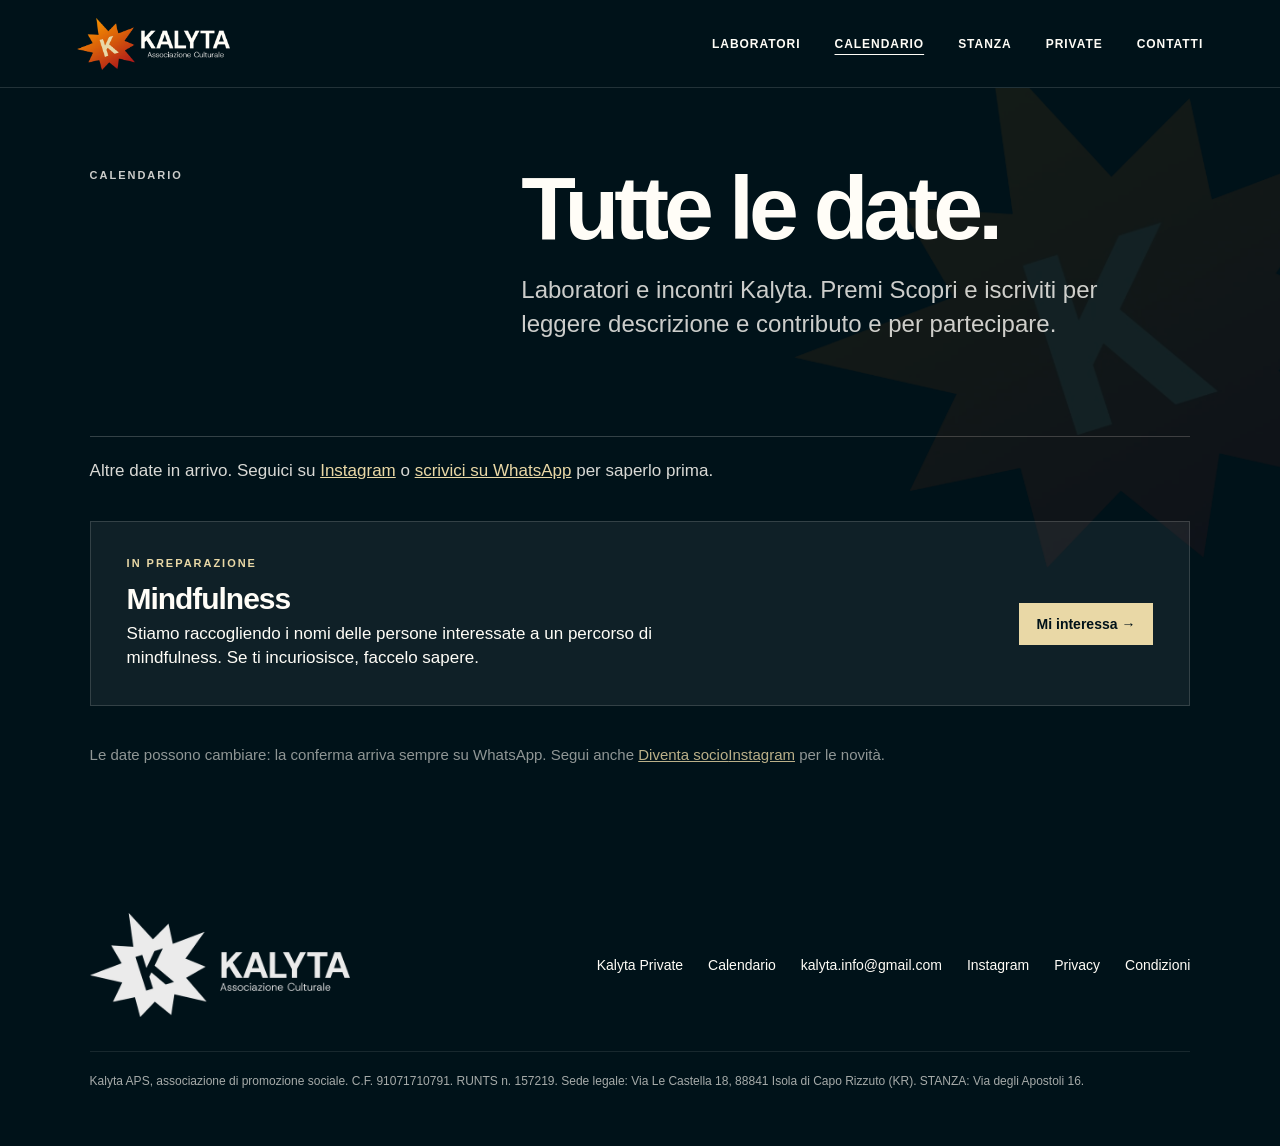
==== commit d5906df1: "Diventa socio con link al portale soci, foto del tavolo per STANZA, condizioni di disdetta più chiar" ====
--- a/calendario/index.html
+++ b/calendario/index.html
@@ -44,7 +44,7 @@
     <p>Stiamo raccogliendo i nomi delle persone interessate a un percorso di mindfulness. Se ti incuriosisce, faccelo sapere.</p>
     <a class="cal-book" href="https://wa.me/393501795131?text=Ciao%20Kalyta%2C%20mi%20interessa%20il%20percorso%20di%20mindfulness." target="_blank" rel="noopener">Mi interessa →</a>
   </div>
-  <p class="cal-note">Le date possono cambiare: la conferma arriva sempre su WhatsApp. Segui anche <a href="https://www.instagram.com/kalyta.official_/">Instagram</a> per le novità.</p>
+  <p class="cal-note">Le date possono cambiare: la conferma arriva sempre su WhatsApp. Segui anche <a href="https://portalesoci.it/iscrizioni-associazione-smart/kalyta-aps/" target="_blank" rel="noopener">Diventa socio</a><a href="https://www.instagram.com/kalyta.official_/">Instagram</a> per le novità.</p>
 </section>
 </main>
 
--- a/style.css
+++ b/style.css
@@ -372,3 +372,8 @@
 .book-check{display:flex!important;gap:10px;align-items:flex-start;text-transform:none!important;letter-spacing:0!important;font-weight:400!important;font-size:14px!important;line-height:1.45}
 .book-check input{width:20px;height:20px;flex:none;margin-top:1px;accent-color:var(--ink)}
 .book-check a{font-weight:700}
+.soci{padding:80px max(7vw,40px);background:var(--aqua);color:var(--ink);display:grid;grid-template-columns:1.4fr .7fr;gap:70px;align-items:end}
+.soci h2{font-size:clamp(54px,6vw,88px);line-height:.92;letter-spacing:-.055em;margin:20px 0 0}
+.soci p{font-size:20px;line-height:1.5}
+.soci .button{background:var(--ink);color:var(--white);border:0;padding:14px 20px}
+@media(max-width:800px){.soci{padding:60px 22px;display:block}.soci h2{font-size:55px}}
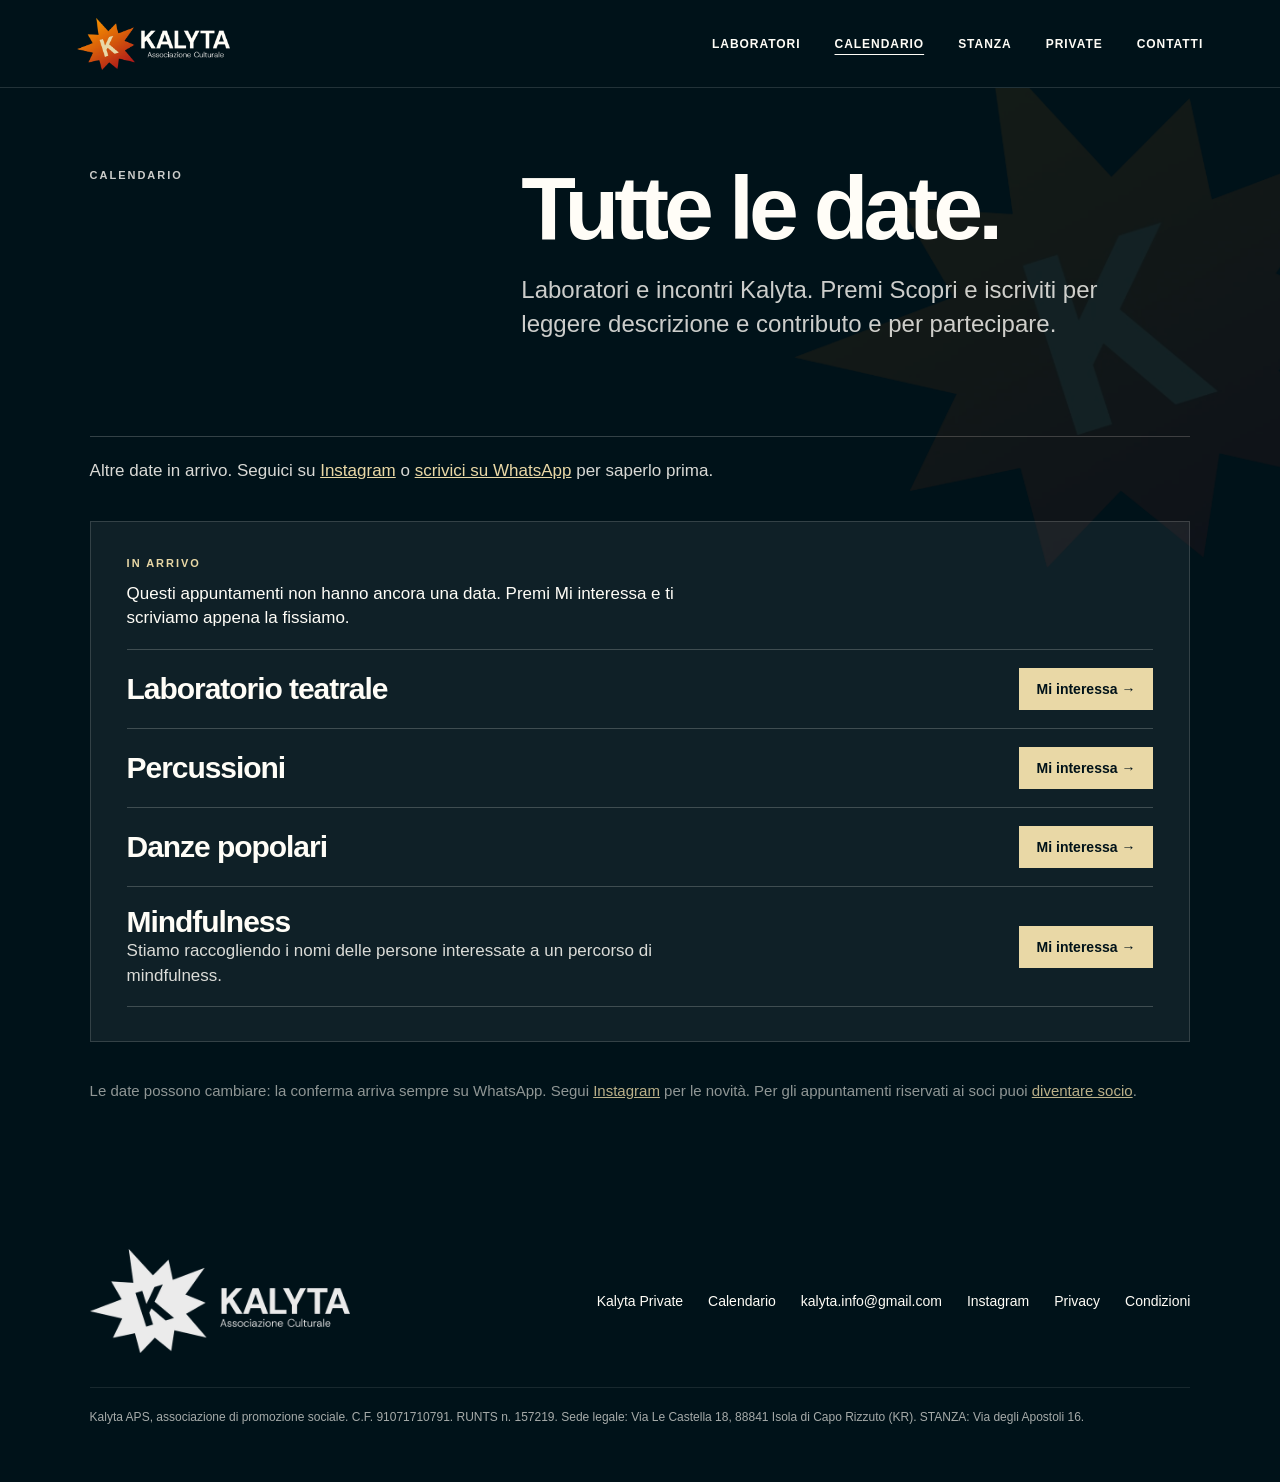
==== commit 877d305b: "Calendario: sezione In arrivo con teatro, percussioni, danze popolari; corretta nota con link attacc" ====
--- a/calendario/index.html
+++ b/calendario/index.html
@@ -38,13 +38,29 @@
   </div>
   <div class="cal-filters" role="group" aria-label="Filtra per mese"></div>
   <div class="cal-months" aria-live="polite"></div>
-  <div class="cal-interest">
-    <p class="section-label">IN PREPARAZIONE</p>
-    <h3>Mindfulness</h3>
-    <p>Stiamo raccogliendo i nomi delle persone interessate a un percorso di mindfulness. Se ti incuriosisce, faccelo sapere.</p>
-    <a class="cal-book" href="https://wa.me/393501795131?text=Ciao%20Kalyta%2C%20mi%20interessa%20il%20percorso%20di%20mindfulness." target="_blank" rel="noopener">Mi interessa →</a>
+  <div class="cal-interest" id="in-arrivo">
+    <p class="section-label">IN ARRIVO</p>
+    <p class="soon-intro">Questi appuntamenti non hanno ancora una data. Premi Mi interessa e ti scriviamo appena la fissiamo.</p>
+    <div class="soon-list">
+    <article class="soon-item">
+      <div><h3>Laboratorio teatrale</h3></div>
+      <a class="cal-book" href="https://wa.me/393501795131?text=Ciao%20Kalyta%2C%20mi%20interessa%20il%20laboratorio%20teatrale%3A%20avvisatemi%20quando%20esce%20la%20data." target="_blank" rel="noopener">Mi interessa →</a>
+    </article>
+    <article class="soon-item">
+      <div><h3>Percussioni</h3></div>
+      <a class="cal-book" href="https://wa.me/393501795131?text=Ciao%20Kalyta%2C%20mi%20interessano%20le%20percussioni%3A%20avvisatemi%20quando%20esce%20la%20data." target="_blank" rel="noopener">Mi interessa →</a>
+    </article>
+    <article class="soon-item">
+      <div><h3>Danze popolari</h3></div>
+      <a class="cal-book" href="https://wa.me/393501795131?text=Ciao%20Kalyta%2C%20mi%20interessano%20le%20danze%20popolari%3A%20avvisatemi%20quando%20esce%20la%20data." target="_blank" rel="noopener">Mi interessa →</a>
+    </article>
+    <article class="soon-item">
+      <div><h3>Mindfulness</h3><p>Stiamo raccogliendo i nomi delle persone interessate a un percorso di mindfulness.</p></div>
+      <a class="cal-book" href="https://wa.me/393501795131?text=Ciao%20Kalyta%2C%20mi%20interessa%20il%20percorso%20di%20mindfulness." target="_blank" rel="noopener">Mi interessa →</a>
+    </article>
+    </div>
   </div>
-  <p class="cal-note">Le date possono cambiare: la conferma arriva sempre su WhatsApp. Segui anche <a href="https://portalesoci.it/iscrizioni-associazione-smart/kalyta-aps/" target="_blank" rel="noopener">Diventa socio</a><a href="https://www.instagram.com/kalyta.official_/">Instagram</a> per le novità.</p>
+  <p class="cal-note">Le date possono cambiare: la conferma arriva sempre su WhatsApp. Segui <a href="https://www.instagram.com/kalyta.official_/">Instagram</a> per le novità. Per gli appuntamenti riservati ai soci puoi <a href="https://portalesoci.it/iscrizioni-associazione-smart/kalyta-aps/" target="_blank" rel="noopener">diventare socio</a>.</p>
 </section>
 </main>
 
--- a/style.css
+++ b/style.css
@@ -377,3 +377,62 @@
 .soci p{font-size:20px;line-height:1.5}
 .soci .button{background:var(--ink);color:var(--white);border:0;padding:14px 20px}
 @media(max-width:800px){.soci{padding:60px 22px;display:block}.soci h2{font-size:55px}}
+.book-form textarea{font:inherit;font-size:17px;letter-spacing:0;text-transform:none;font-weight:400;padding:11px 12px;border:1px solid #00121966;background:#fff;color:var(--ink);resize:vertical}
+.book-form textarea:focus-visible{outline:2px solid var(--teal);outline-offset:1px}
+.book-altri small{font-size:13px;font-weight:400;letter-spacing:0;text-transform:none;opacity:.7}
+.book-altri[hidden]{display:none}
+/* Home più leggera: quattro modi per partecipare e STANZA con una sola foto */
+.ways-grid{grid-template-columns:repeat(4,1fr)}
+.ways article h3{font-size:28px}
+.ways-more{margin:40px 0 0;font-size:17px;line-height:1.5}
+.ways-more a{font-weight:700}
+.stanza-wide{display:block;width:100%;height:auto;aspect-ratio:16/9;object-fit:cover;object-position:50% 60%}
+@media(max-width:1100px) and (min-width:801px){.ways-grid{grid-template-columns:repeat(2,1fr)}.ways article:nth-child(2){border-right:0}.ways article:nth-child(3){padding-left:0}.ways article:nth-child(4){padding-left:38px}.ways article:nth-child(-n+2){border-bottom:1px solid #00121955}}
+@media(max-width:800px){.stanza-wide{aspect-ratio:4/3}.ways-more{font-size:16px}}
+#card.giftcard{min-height:calc(100vh - 88px - 200px)}
+/* Kalyta Fuori STANZA */
+.fs-hero{background:var(--ink);color:var(--white);padding:90px max(7vw,40px) 50px}
+.fs-hero h1{font-size:clamp(56px,8vw,124px);line-height:.88;letter-spacing:-.06em;margin:28px 0 70px;max-width:1000px}
+.fs-hero-foot{border-top:1px solid #ffffff44;padding-top:28px;display:flex;justify-content:space-between;gap:40px;align-items:flex-end}
+.fs-hero-foot p{font-size:22px;line-height:1.45;margin:0;max-width:720px}
+.fs-hero .cal-book{background:var(--sand);color:var(--ink)}
+.fs-cases{background:var(--sand)}
+.fs-cases-grid{display:grid;grid-template-columns:1fr 1fr;gap:0 60px;margin-top:30px;border-top:1px solid var(--ink)}
+.fs-cases article{padding:30px 0}
+.fs-place{font-size:12px;font-weight:700;letter-spacing:.12em;text-transform:uppercase;margin:0 0 12px}
+.fs-cases h3{font-size:30px;line-height:1.05;letter-spacing:-.03em;margin:0 0 14px}
+.fs-cases article p:last-child{font-size:17px;line-height:1.5;margin:0}
+.fs-labs-grid{display:grid;gap:60px;margin-top:40px}
+.fs-lab{display:grid;grid-template-columns:.8fr 1.2fr;gap:50px;align-items:start}
+.fs-lab img{width:100%;aspect-ratio:4/5;height:auto;object-fit:cover;display:block}
+.fs-lab h2{font-size:clamp(44px,5vw,72px);line-height:.95;letter-spacing:-.05em;margin:0 0 18px}
+.fs-lab>div>p{font-size:19px;line-height:1.5;max-width:620px}
+.fs-lab dl{margin:26px 0;border-top:1px solid var(--ink)}
+.fs-lab dl div{display:grid;grid-template-columns:150px 1fr;gap:20px;padding:12px 0;border-bottom:1px solid #00121933}
+.fs-lab dt{font-size:12px;font-weight:700;letter-spacing:.1em;text-transform:uppercase;padding-top:3px}
+.fs-lab dd{margin:0;font-size:17px;line-height:1.45}
+.fs-lab .fs-variants{font-size:17px;background:var(--cream);padding:20px 22px;max-width:none}
+.fs-who{background:var(--ink);color:var(--white)}
+.fs-who h2,.fs-how h2{font-size:clamp(48px,6vw,92px);line-height:.92;letter-spacing:-.055em;margin:20px 0 50px}
+.fs-who-grid{display:grid;grid-template-columns:repeat(4,1fr);gap:30px;border-top:1px solid #ffffff44;padding-top:30px}
+.fs-who h3{font-size:24px;line-height:1.1;margin:0 0 12px}
+.fs-who p{font-size:16px;line-height:1.5;margin:0;opacity:.9}
+.fs-who a{color:var(--sand)}
+.fs-how{display:grid;grid-template-columns:1fr 1.3fr;gap:70px;background:var(--white)}
+.fs-how h2{margin-bottom:0}
+.fs-steps p{font-size:19px;line-height:1.5;margin:0;padding:18px 0;border-bottom:1px solid #00121933}
+.fs-steps p:first-child{border-top:1px solid var(--ink)}
+.fs-steps .fs-note{font-size:16px;border:0;opacity:.75}
+.fs-actions{display:flex;gap:24px;align-items:center;flex-wrap:wrap;margin-top:10px}
+@media(max-width:1000px){.fs-who-grid{grid-template-columns:1fr 1fr}}
+@media(max-width:800px){.fs-hero{padding:60px 22px 40px}.fs-hero h1{margin:22px 0 40px}.fs-hero-foot{display:block}.fs-hero-foot p{font-size:18px;margin-bottom:24px}.fs-cases-grid,.fs-lab,.fs-how,.fs-who-grid{grid-template-columns:1fr;gap:0}.fs-cases article+article{border-top:1px solid #00121955}.fs-lab{gap:24px}.fs-lab img{aspect-ratio:4/3}.fs-lab dl div{grid-template-columns:110px 1fr}.fs-who-grid article{padding:20px 0;border-bottom:1px solid #ffffff33}.fs-how h2{margin-bottom:30px}}
+
+/* In arrivo: appuntamenti senza data */
+.cal-interest{display:block}
+.cal-interest .soon-intro{margin:10px 0 18px!important;font-size:17px;line-height:1.45;max-width:620px}
+.soon-list{display:grid;border-top:1px solid #fffdf733}
+.soon-item{display:flex;justify-content:space-between;align-items:center;gap:24px;padding:18px 0;border-bottom:1px solid #fffdf733}
+.soon-item h3{font-size:30px;letter-spacing:-.035em;margin:0}
+.soon-item p{margin:6px 0 0;font-size:16px;line-height:1.45;max-width:560px;opacity:.85}
+.soon-item .cal-book{flex:none}
+@media(max-width:800px){.soon-item{display:block}.soon-item h3{font-size:26px}.soon-item .cal-book{display:inline-block;margin-top:12px}}
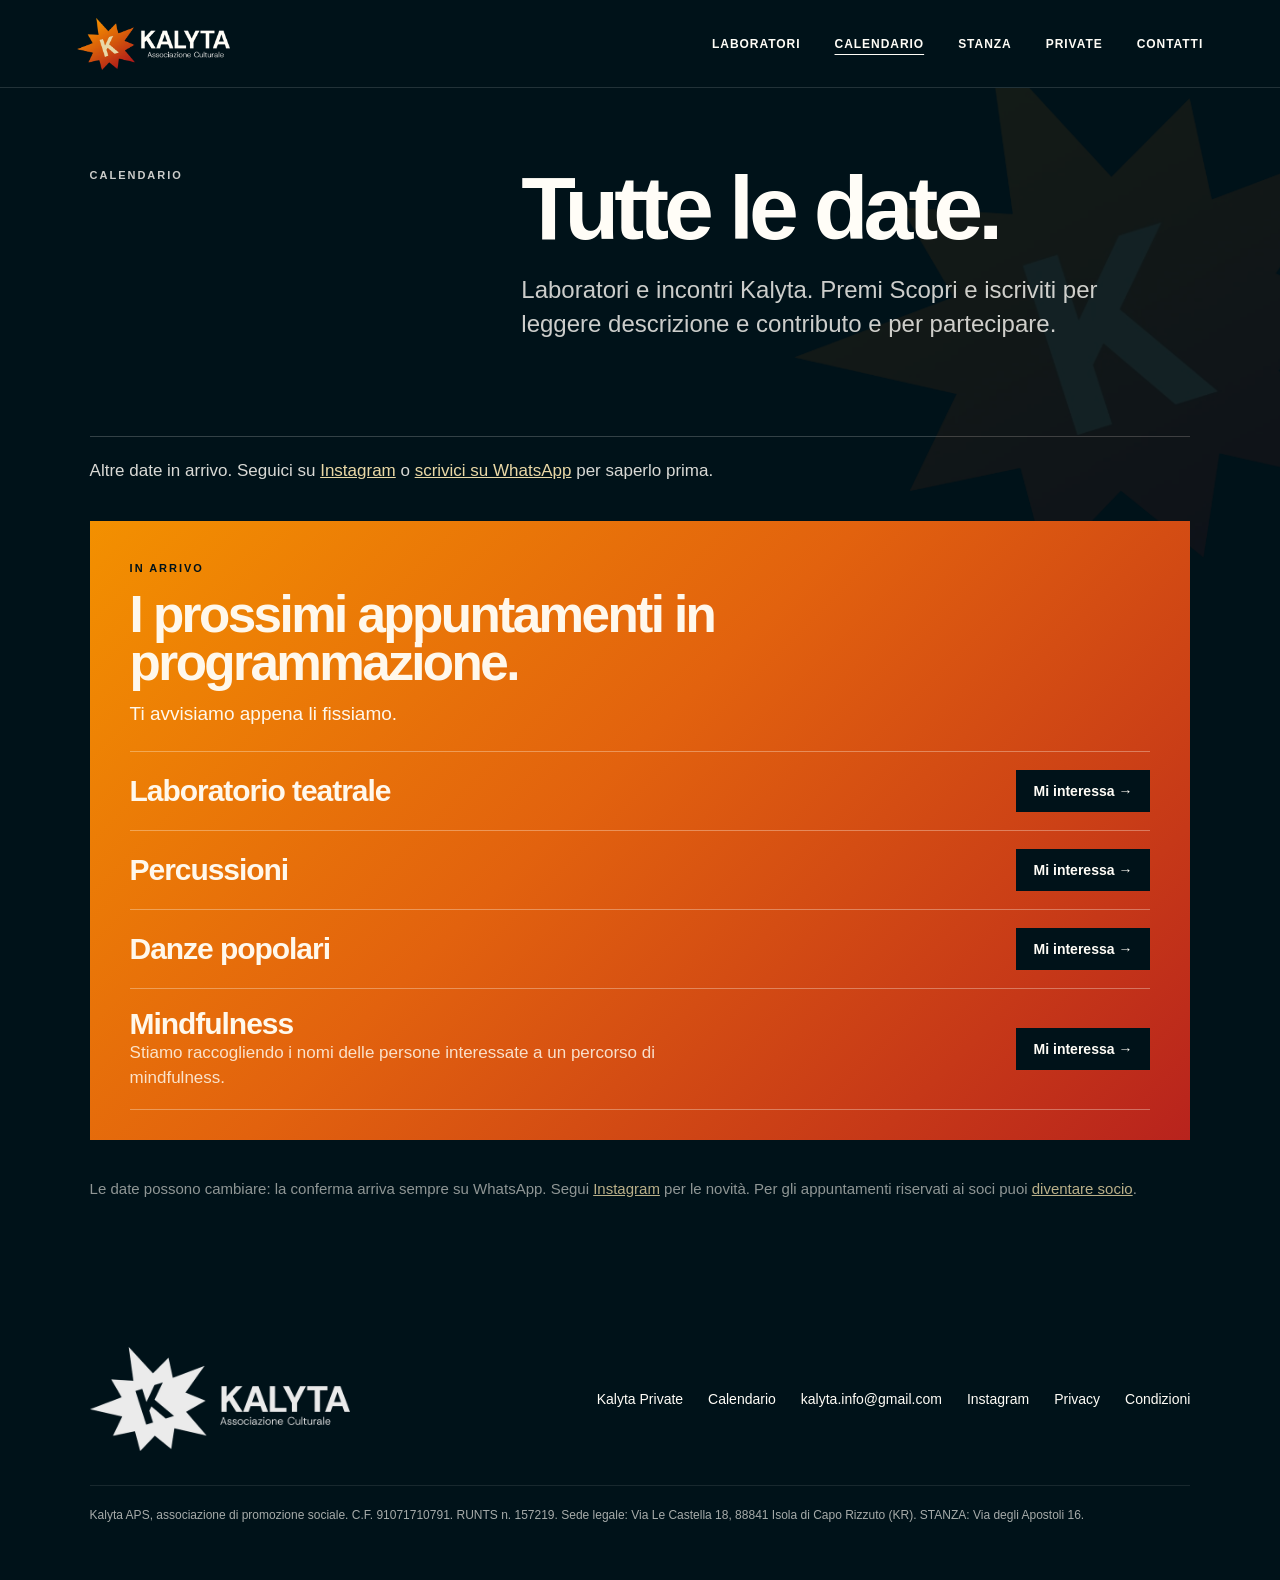
==== commit 85c92e57: "In arrivo: titolo, sottotitolo e sfondo a colori Co-Authored-By: Claude Opus 5.5 <noreply@anthropic." ====
--- a/calendario/index.html
+++ b/calendario/index.html
@@ -40,7 +40,8 @@
   <div class="cal-months" aria-live="polite"></div>
   <div class="cal-interest" id="in-arrivo">
     <p class="section-label">IN ARRIVO</p>
-    <p class="soon-intro">Questi appuntamenti non hanno ancora una data. Premi Mi interessa e ti scriviamo appena la fissiamo.</p>
+    <h2 class="soon-title">I prossimi appuntamenti in programmazione.</h2>
+    <p class="soon-intro">Ti avvisiamo appena li fissiamo.</p>
     <div class="soon-list">
     <article class="soon-item">
       <div><h3>Laboratorio teatrale</h3></div>
--- a/style.css
+++ b/style.css
@@ -436,3 +436,11 @@
 .soon-item p{margin:6px 0 0;font-size:16px;line-height:1.45;max-width:560px;opacity:.85}
 .soon-item .cal-book{flex:none}
 @media(max-width:800px){.soon-item{display:block}.soon-item h3{font-size:26px}.soon-item .cal-book{display:inline-block;margin-top:12px}}
+/* In arrivo: colore */
+#calendario .cal-interest{background:var(--grad);border:0;color:#fff8ec;padding:40px 40px 30px}
+#calendario .cal-interest .section-label{color:var(--ink)}
+.soon-title{font-size:clamp(34px,4vw,56px);line-height:.95;letter-spacing:-.05em;margin:14px 0 0;max-width:820px}
+.cal-interest .soon-intro{font-size:19px!important;margin:12px 0 24px!important}
+#calendario .soon-list,#calendario .soon-item{border-color:#fff8ec55}
+#calendario .cal-interest .cal-book{background:var(--ink);color:var(--white)}
+@media(max-width:800px){#calendario .cal-interest{padding:30px 22px 20px}.soon-item{display:flex;align-items:center;gap:14px}.soon-item:has(p){display:block}.soon-item h3{font-size:24px}.soon-item .cal-book{margin-top:0;padding:10px 14px}.soon-item:has(p) .cal-book{margin-top:12px}}
